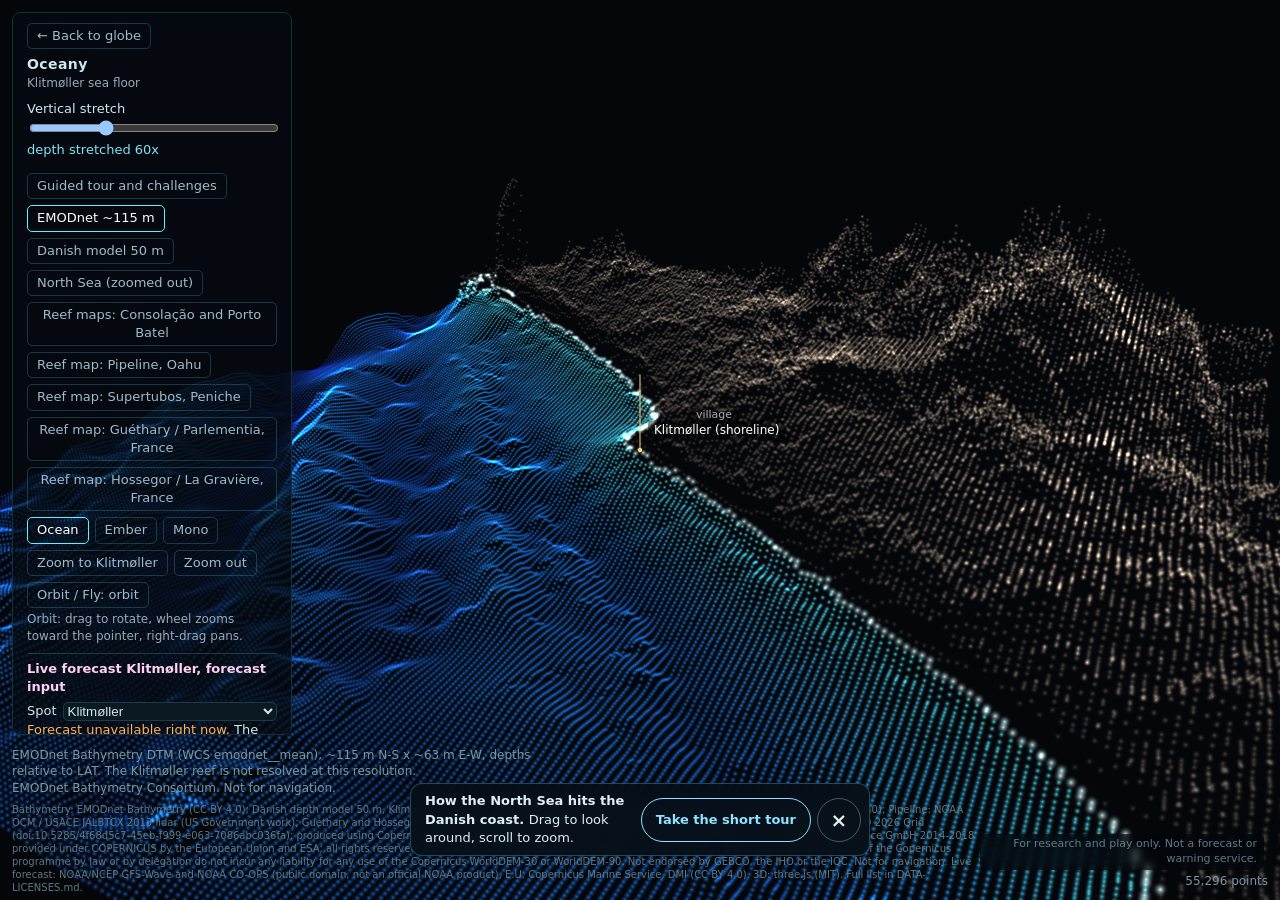
==== pieces/01-seafloor/viewer/index.html @ bb747052 "Globe: earthquake layers (USGS), Rockies coast detail, easier first visit on phones - Earthquakes: l" ====
<!doctype html>
<html lang="en">
<head>
  <meta charset="utf-8">
  <meta name="viewport" content="width=device-width, initial-scale=1">
  <title>Oceany - how the North Sea hits the Danish coast</title>
  <link rel="stylesheet" href="style.css?v=z7">
  <!-- The import map tells the browser where "three" lives, so main.js and
       OrbitControls.js can both say: import ... from 'three'. No bundler needed. -->
  <script type="importmap">
  { "imports": {
      "three": "./vendor/three.module.js",
      "three/addons/": "./vendor/addons/" } }
  </script>
</head>
<body>
  <canvas id="scene"></canvas>

  <div id="panel">
    <div class="row" style="margin:0 0 6px"><button id="to-globe" title="Back to the whole Earth">&larr; Back to globe</button></div>
    <h1>Oceany <span class="sub">Klitm&oslash;ller sea floor</span></h1>
    <label>Vertical stretch
      <input id="exag" type="range" min="1" max="200" step="1" value="60">
    </label>
    <div id="exag-text">depth stretched 60x</div>
    <div class="row" id="layers"></div>
    <div class="row" id="palettes"></div>
    <div class="row"><button id="zoom-in">Zoom to Klitm&oslash;ller</button><button id="zoom-out">Zoom out</button><button id="spot-0" style="display:none"></button><button id="spot-1" style="display:none"></button><button id="spot-2" style="display:none"></button></div>
    <div class="row" id="view-row" style="display:none"><span style="color:#9ab;font-size:12px">Spot buttons open:</span><button id="view-beach" class="on" title="Stand on the shore at eye height and watch the swell come in">Beach view</button><button id="view-off" title="The surf-check view from above the water">Offshore view</button></div>
    <div id="beach-note" class="hint" style="display:none;color:#9ab;font-size:12px;margin-top:3px">Beach view: on the shore at eye height, true vertical scale (1x), looking out against the incoming swell. The crests move at the model's wave speed in real time. Drag to look around.</div>
    <div class="row"><button id="cam-mode" title="Switch between the free-fly camera and the orbit camera">Orbit / Fly</button></div>
    <div id="cam-hint" style="color:#9ab;font-size:12px;margin-top:3px"></div>
    <div id="marks" style="display:none">
      <div class="hint">Shift+click a point to mark where you surf</div>
      <div id="marks-list"></div>
    </div>
    <div id="brk" style="display:none">
      <label class="row"><input id="brk-on" type="checkbox"> <span id="brk-label"></span></label>
      <div id="brk-cap" class="hint"></div>
    </div>
    <div id="swl" style="display:none">
      <label class="row" id="bw-row" style="font-weight:600;color:#cfefff"><input id="bw-on" type="checkbox"> Breaking wave (illustrative 2D slice), 17 Sep 2026</label>
      <div id="bw-variant" class="hint" style="display:none"></div>
      <div id="bw-note" class="hint" style="display:none"></div>
      <label class="row"><input id="swl-on" type="checkbox"> <span id="swl-on-text">Simulated swell (illustrative), 17 Sep 2026 18:00</span></label>
      <label class="row" id="swl-speed-row"><input id="swl-fast" type="checkbox"> x4 speed</label>
      <div class="hint">Simple model: the swell slows and grows as it shallows, bends toward shore, and is marked broken where height reaches 0.78 x depth.<br>It does not simulate the shape of a breaking wave.<br>The surface is interpolated between 11 x 14 m model cells and smoothed for drawing, so it shows no detail finer than the cells. The sea floor stays drawn, dimmer, under the translucent water.</div>
      <div id="swl-note" class="hint"></div>
      <div id="play-only" class="hint" style="display:none">Play with the swell (sliders): Porto Batel only.</div>
      <div id="swl-awash-note" class="hint" style="display:none">Pale band: rock within about 1 m of the tide level, wet by wave run-up (illustrative, not simulated)<br>Flat blue: still water at the tide level where the swell model draws nothing (not simulated)</div>
    </div>
    <details id="key" class="key">
      <summary>Key: what the colours and layers mean</summary>
      <ul>
        <li><b>Colour = depth.</b> <span id="key-scale"></span></li>
        <li><b>"Below LAT":</b> depth measured down from the lowest normal tide, so the real water is almost always a bit deeper. Pipeline uses mean sea level and the French spots IGN69, as shown on a point's tooltip.</li>
        <li><b>North Sea window:</b> EMODnet and Danish 50 m data. Fine enough to show how the shelf turns the swell, too coarse for single reefs or sandbars.</li>
        <li><b>Swell layer:</b> a simple model of one swell crossing the sea floor. Not a forecast.</li>
        <li><b>Live forecast (every map):</b> today's forecast for the spot, with buoy values where a snapshot has them. At Porto Batel the forecast also drives the reef model (Stage A, pink break line). On the reef maps a forecast hour can drive the swell layer; a line under the panel says whether the swell on screen is a forecast hour, your slider values or the map's fixed typical swell. Driven by the forecast, but a representative wave, not a prediction of each wave.</li>
        <li><b>Breaking-wave layer (Porto Batel):</b> an illustrative 2D slice of one typical wave on 17 Sep 2026 (about 1.5 m), along one line. Not a prediction of any real wave.</li>
        <li><b>Pins (Porto Batel):</b> one surfer's marks from 17 Sep 2026: the filming position, the take-off zone (rock contact observed there) and the keyhole channel. Not survey points.</li>
        <li><b>Other spots</b> (Supertubos, Pipeline, Gu&eacute;thary, Hossegor, Consola&ccedil;&atilde;o): the same sea floor and swell model, with a typical swell for the place. Illustrative, not a forecast. On these maps the Live forecast panel can redraw the swell from a forecast hour.</li>
      </ul>
    </details>
    <label class="row"><input id="rotate" type="checkbox"> auto-rotate</label>
  </div>

  <div id="intro" role="dialog" aria-label="About this viewer" style="display:none">
    <h2>How the North Sea hits the Danish coast</h2>
    <p>The sea floor of the North Sea off Denmark as a 3D point cloud, with swell arriving from the north-west, west and south-west. The bottom bends and slows the waves before they reach the beach, so the same swell lands differently on each stretch of coast. Zoom in to Porto Batel in Portugal to see one wave break on a real reef.</p>
    <p>Swell and breaking waves are models drawn on real depth data. The Live forecast panel shows each spot's forecast; on the reef maps it can drive the swell, and at Porto Batel it feeds the reef model: a representative wave, not a prediction of each wave.</p>
    <p class="intro-ctl"><span class="intro-desk"><b>Controls:</b> drag to look, W/A/S/D to move, E/Space up, Q/C down, wheel to glide, Shift fast. The spot buttons put you on the shore for a beach view.</span><span class="intro-phone"><b>Controls:</b> one finger to look, pinch to move forward and back, two fingers to pan.</span></p>
    <div class="intro-btns"><button id="intro-tour" class="on">Take the tour</button><button id="intro-go">Just explore</button></div>
  </div>
  <div id="credits">Bathymetry: EMODnet Bathymetry (CC BY 4.0); Danish depth model 50 m, Klimadatastyrelsen; Porto Batel and Supertubos lidar 2011, DGT and APA via EMODnet (CC BY 4.0); Pipeline: NOAA OCM / USACE JALBTCX 2013 lidar (US Government work); Gu&eacute;thary and Hossegor: Shom - IGN Litto3D (Etalab 2.0). Surroundings: GEBCO Compilation Group (2026) GEBCO 2026 Grid (doi:10.5285/4f68d5c7-45eb-f999-e063-7086abc036fa); produced using Copernicus WorldDEM-30 and WorldDEM-90 &copy; DLR e.V. 2010-2014 and &copy; Airbus Defence and Space GmbH 2014-2018 provided under COPERNICUS by the European Union and ESA; all rights reserved. Modified by Oceany (resampled, merged, rounded to 1 m). The organisations in charge of the Copernicus programme by law or by delegation do not incur any liability for any use of the Copernicus WorldDEM-30 or WorldDEM-90. Not endorsed by GEBCO, the IHO or the IOC. Not for navigation. Live forecast: NOAA/NCEP GFS-Wave and NOAA CO-OPS (public domain, not an official NOAA product), E.U. Copernicus Marine Service, DMI (CC BY 4.0). 3D: three.js (MIT). Full list in DATA-LICENSES.md.</div>

  <div id="standing">For research and play only. Not a forecast or warning service.</div>

  <div id="label-shore" class="tag">Klitm&oslash;ller (shoreline)</div>
  <div id="label-village" class="tag dim">village</div>
  <div id="tip"></div>
  <div id="caption"></div>
  <div id="status">loading...</div>
  <div id="loading" style="display:none"></div>
  <div id="zoom" role="group" aria-label="Zoom" hidden>
    <button id="zb-in" type="button" aria-label="Zoom in">+</button>
    <input id="zoom-slider" type="range" min="0" max="1000" step="25" value="500" aria-label="Zoom, from the closest view the lidar supports to the whole Earth">
    <button id="zb-out" type="button" aria-label="Zoom out">&minus;</button>
    <span class="zb-end" title="Use Back to globe for the whole Earth" aria-hidden="true"><i class="zb-globe"></i>Earth</span>
  </div>
  <div id="zoom-note" role="status" hidden></div>
  <div id="globe-fade"><span id="globe-fade-hint">Keep zooming out for the globe</span></div>

  <script src="offline.js?v=o1"></script>
  <script type="module" src="main.js?v=z8"></script>
  <script type="module" src="play.js?v=c5c"></script>
  <script type="module" src="live.js?v=n2"></script>
  <script type="module" src="tutorial.js?v=c3f"></script>
</body>
</html>
---- pieces/01-seafloor/viewer/style.css ----
:root { color-scheme: dark; }
html, body { margin: 0; height: 100%; background: #04060a; color: #cfe8ee;
  font: 13px/1.4 system-ui, sans-serif; overflow: hidden; }
#scene { position: fixed; inset: 0; width: 100%; height: 100%; display: block; }
#panel { position: fixed; top: 12px; left: 12px; padding: 10px 14px; width: 250px;
  background: rgba(6, 12, 18, .72); border: 1px solid #16303a; border-radius: 8px;
  max-height: calc(100vh - 12px - var(--cap-h, 130px) - var(--cred-h, 16px) - var(--stand-off, 0px) - 46px); overflow-y: auto; }   /* stays clear of the source caption (--cap-h is set from its real height in main.js) */
#panel h1 { font-size: 14px; margin: 0 0 8px; font-weight: 600; letter-spacing: .03em; }
#panel input[type=range] { width: 100%; }
#exag-text { color: #7fe3f0; margin-bottom: 8px; }
.row { display: flex; gap: 6px; margin-top: 6px; align-items: center; }
button { background: none; color: #9fbccb; border: 1px solid rgba(95, 242, 255, .2); border-radius: 5px;   /* the globe panel's button style */
  padding: 3px 9px; cursor: pointer; font: inherit; }
button.on { border-color: #5ff2ff; color: #fff; }
button:hover { color: #fff; }
.tag { position: fixed; left: 0; top: 0; pointer-events: none; padding: 1px 6px;
  font-size: 12px; color: #fff; background: rgba(0, 0, 0, .45); border-radius: 4px;
  transform: translate(8px, -50%); white-space: nowrap; }
.tag.dim { color: #aab; font-size: 11px; }
#tip { position: fixed; display: none; pointer-events: none; padding: 3px 8px;
  background: rgba(0, 0, 0, .75); border: 1px solid #2a5260; border-radius: 4px; }
#caption { position: fixed; left: 12px; bottom: calc(var(--cred-h, 16px) + 12px);   /* sits above the credits, whatever their height (--cred-h set in main.js) */
  max-width: min(520px, 80vw);
  color: #7d97a0; font-size: 12px; }
#status { position: fixed; right: 12px; bottom: 10px; color: #7d97a0; font-size: 12px; }
#panel .row { flex-wrap: wrap; }
#caption a { color: #7fb7c4; }
#marks { margin-top: 8px; font-size: 12px; }
#marks .hint { color: #9ab; margin-bottom: 4px; }
.mark-row { display: flex; gap: 6px; align-items: flex-start; margin: 3px 0; color: #3dffa0; }
.mark-row span { flex: 1; }
.mark-x { padding: 0 6px; line-height: 16px; }
#brk { margin-top: 8px; font-size: 12px; }
#brk .row { margin-top: 0; }
#brk .hint { color: #9ab; margin-top: 3px; }
#swl { margin-top: 8px; font-size: 12px; }
#swl .row { margin-top: 0; }
#swl .hint { color: #9ab; margin-top: 3px; }
#swl-speed-row { display: none; }
#scene { touch-action: none; }   /* the page handles one-finger look, pinch and two-finger pan itself */
#loading { position: fixed; left: 50%; top: 12px; transform: translateX(-50%); padding: 4px 12px; z-index: 5;
  background: rgba(6, 12, 18, .85); border: 1px solid #2a5260; border-radius: 6px; color: #7fe3f0; font-size: 12px; max-width: 90vw; }
#loading.err { color: #ff8a8a; border-color: #7a2f2f; }
#panel h1 .sub { display: block; font-size: 12px; font-weight: 400; color: #9ab; letter-spacing: 0; }

#credits { position: fixed; left: 12px; bottom: 6px; right: 300px; color: #5f7882; font-size: 10px; line-height: 1.3; pointer-events: none; }
#key { margin-top: 8px; font-size: 12px; color: #9ab; }
#key summary { cursor: pointer; color: #cfe8ee; }
#key ul { margin: 4px 0 0; padding-left: 16px; }
#key li { margin: 3px 0; }
#intro { position: fixed; left: 50%; top: 50%; transform: translate(-50%, -50%); z-index: 25; width: min(480px, calc(100vw - 32px));
  max-height: calc(100vh - 32px); overflow-y: auto; box-sizing: border-box; padding: 16px 18px; background: rgba(6, 12, 18, .94);
  border: 1px solid #2a5260; border-radius: 10px; box-shadow: 0 6px 30px rgba(0,0,0,.55); font-size: 13px; }
#intro h2 { font-size: 17px; margin: 0 0 8px; color: #fff; font-weight: 600; }
#intro p { margin: 0 0 8px; }
#intro .intro-phone { display: none; }
#intro .intro-ctl { color: #9ab; font-size: 12px; }
.intro-btns { display: flex; gap: 8px; justify-content: flex-end; margin-top: 10px; flex-wrap: wrap; }
.intro-btns button { padding: 7px 14px; }
@media (max-width: 600px), (pointer: coarse) { #intro .intro-desk { display: none; } #intro .intro-phone { display: inline; } }
@media (max-width: 600px) { #credits { right: 12px; bottom: 4px; font-size: 9px; } #caption { bottom: calc(var(--cred-h, 60px) + var(--stand-h, 16px) + 12px); } #status { display: none; } }
#globe-fade { position: fixed; inset: 0; background: #04060a; opacity: 0; pointer-events: none; z-index: 30;
  display: flex; align-items: center; justify-content: center; }
#globe-fade-hint { color: #7fe3f0; font-size: 13px; letter-spacing: .03em; opacity: 0; }
#surround-note { margin-top: 2px; }
/* Zoom bar: the globe's control (pieces/07-globe), same place and look, so the two pages read as one tool. */
#zoom { --open: #5ff2ff; --panel: #060e16; --ink: #cfe6f2; --dim: #6b8696;
  position: fixed; right: 16px; top: 50%; transform: translateY(-50%); transition: opacity .25s; display: flex; flex-direction: column; align-items: center; gap: 6px; z-index: 12;
  background: color-mix(in srgb, var(--panel) 78%, transparent); border: 1px solid color-mix(in srgb, var(--open) 15%, transparent); border-radius: 10px; padding: 8px 6px; backdrop-filter: blur(6px);
  font: 14px/1.4 system-ui, -apple-system, sans-serif; }
#zoom[hidden] { display: none; }
#zoom.faded { opacity: .3; }
#zoom button { width: 26px; height: 26px; background: none; border: 1px solid color-mix(in srgb, var(--open) 20%, transparent); border-radius: 6px; color: var(--ink); font: 16px/1 system-ui, sans-serif; cursor: pointer; padding: 0; }
#zoom button:hover, #zoom button:focus-visible { border-color: var(--open); outline: none; }
#zoom-slider { -webkit-appearance: none; appearance: none; background: none; --acc: var(--open); writing-mode: vertical-lr; direction: rtl; height: 200px; width: 22px; margin: 0; cursor: pointer; }
#zoom-slider:focus-visible { outline: 1px solid var(--open); outline-offset: 2px; }
#zoom-slider::-webkit-slider-runnable-track { width: 2px; height: 2px; background: color-mix(in srgb, var(--acc) 30%, transparent); border-radius: 1px; }
#zoom-slider::-moz-range-track { width: 2px; height: 2px; background: color-mix(in srgb, var(--acc) 30%, transparent); border-radius: 1px; }
#zoom-slider::-webkit-slider-thumb { -webkit-appearance: none; width: 11px; height: 11px; border-radius: 50%; background: var(--acc); box-shadow: 0 0 8px var(--acc); border: none; margin: 0 -4.5px; }
#zoom-slider::-moz-range-thumb { width: 11px; height: 11px; border-radius: 50%; background: var(--acc); box-shadow: 0 0 8px var(--acc); border: none; }
#zoom .zb-end { display: flex; flex-direction: column; align-items: center; gap: 2px; font-size: 10px; color: var(--dim); letter-spacing: .04em; }
#zoom .zb-globe { width: 11px; height: 11px; border-radius: 50%; border: 1.5px dotted color-mix(in srgb, var(--open) 70%, transparent); box-shadow: 0 0 5px color-mix(in srgb, var(--open) 35%, transparent); }
#zoom-note { --open: #5ff2ff; --panel: #060e16; --dim: #6b8696; position: fixed; right: 64px; top: 50%; transform: translateY(-50%); width: 210px; z-index: 12;
  font: 12px/1.4 system-ui, -apple-system, sans-serif; color: var(--dim); padding: 8px 10px; pointer-events: none;
  background: color-mix(in srgb, var(--panel) 82%, transparent); border: 1px solid color-mix(in srgb, var(--open) 15%, transparent); border-radius: 8px; }
#zoom-note[hidden] { display: none; }
@media (max-width: 600px) { #zoom { right: 8px; } #zoom-slider { height: 140px; } #zoom-note { right: 52px; width: 170px; } }

/* Standing notice, same type style as the globe's #notice-standing (pieces/07-globe): small, dim, calm, on a faint backing. */
#standing { position: fixed; right: 16px; bottom: 30px; max-width: 270px; text-align: right; line-height: 1.35; font-size: 11px; color: #6b8696; opacity: .9; z-index: 26; pointer-events: none;
  background: color-mix(in srgb, #04060a 72%, transparent); padding: 3px 7px; border-radius: 6px; backdrop-filter: blur(4px); }
@media (max-width: 600px) { #standing { left: 8px; right: 8px; bottom: calc(var(--cred-h, 60px) + 6px); max-width: none; text-align: center; } :root { --stand-off: var(--stand-h, 16px); } }

/* Offline line (offline.js): small, calm, top centre; only while saved data is being served. */
#offline-note { position: fixed; top: 10px; left: 50%; transform: translateX(-50%); z-index: 27; font-size: 11px; line-height: 1.35; color: #8fb0c0; background: rgba(4,8,14,.6); padding: 3px 10px; border-radius: 10px; pointer-events: none; white-space: nowrap; }
@media (max-width: 600px) { #offline-note { white-space: normal; text-align: center; max-width: calc(100vw - 32px); } }
/* UX 2026-11-23: 44 px touch targets on phones (buttons in the panel, the zoom bar and the Back to globe button) */
@media (max-width: 600px), (pointer: coarse) { button { min-height: 44px; } #zoom button { width: 44px; height: 44px; } #zoom-slider { width: 30px; } }
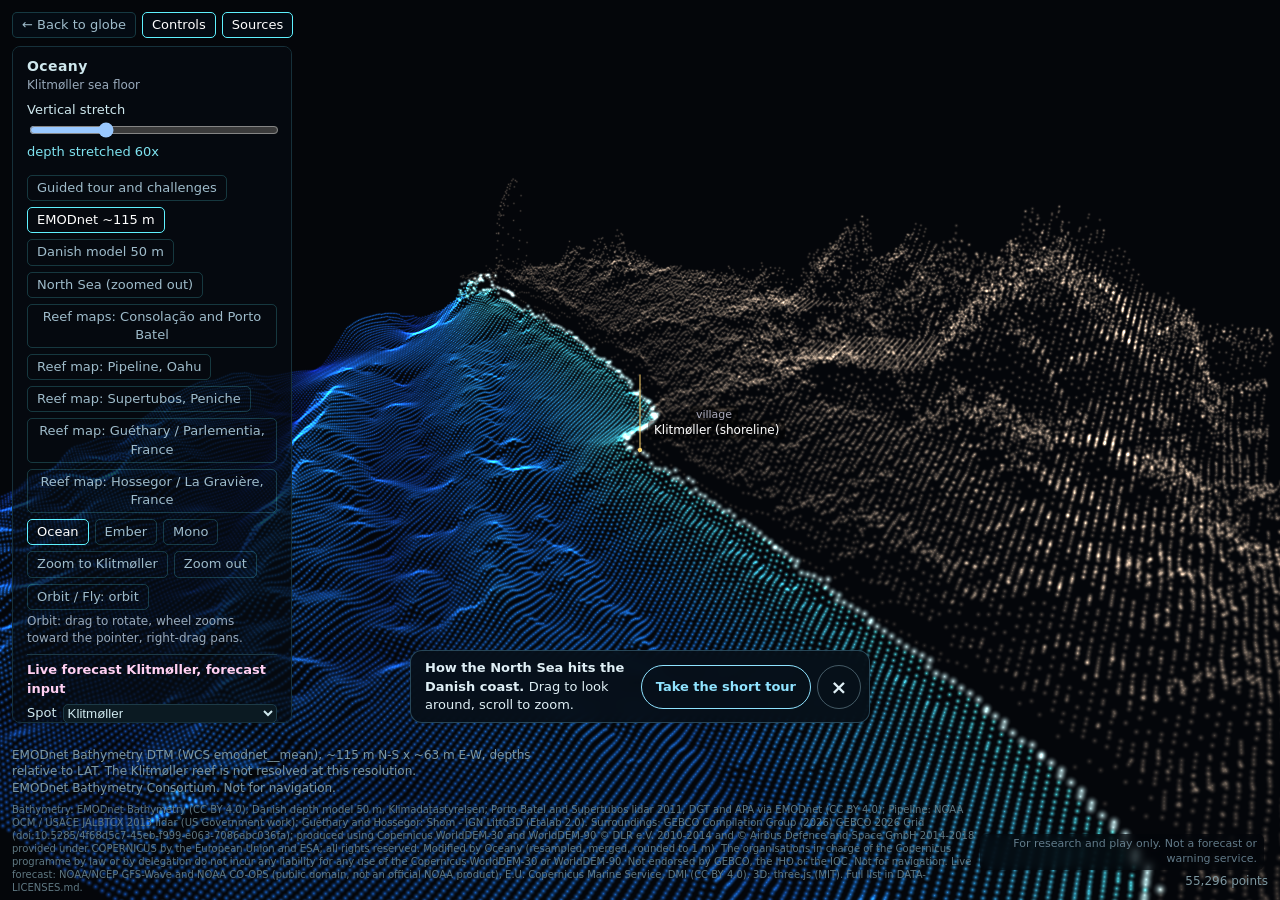
==== commit 696abba7: "iPhone fixes: clean spot viewer on phones (opens in 3D, no text wall), one-row globe bar, spin off w" ====
--- a/pieces/01-seafloor/viewer/index.html
+++ b/pieces/01-seafloor/viewer/index.html
@@ -4,7 +4,7 @@
   <meta charset="utf-8">
   <meta name="viewport" content="width=device-width, initial-scale=1">
   <title>Oceany - how the North Sea hits the Danish coast</title>
-  <link rel="stylesheet" href="style.css?v=z7">
+  <link rel="stylesheet" href="style.css?v=z9">
   <!-- The import map tells the browser where "three" lives, so main.js and
        OrbitControls.js can both say: import ... from 'three'. No bundler needed. -->
   <script type="importmap">
@@ -16,8 +16,14 @@
 <body>
   <canvas id="scene"></canvas>
 
+  <!-- Top bar (2026-11-23 phone layout): Back to globe is always reachable; Controls and Sources open the panel and the
+       source/credits box. On a phone both start closed; on a desktop both start open, except on arrival from the globe. -->
+  <div id="top-bar">
+    <button id="to-globe" type="button" title="Back to the whole Earth">&larr; Back to globe</button>
+    <button id="panel-toggle" type="button" aria-controls="panel" aria-expanded="false">Controls</button>
+    <button id="src-toggle" type="button" aria-controls="src-box" aria-expanded="false">Sources</button>
+  </div>
   <div id="panel">
-    <div class="row" style="margin:0 0 6px"><button id="to-globe" title="Back to the whole Earth">&larr; Back to globe</button></div>
     <h1>Oceany <span class="sub">Klitm&oslash;ller sea floor</span></h1>
     <label>Vertical stretch
       <input id="exag" type="range" min="1" max="200" step="1" value="60">
@@ -72,14 +78,16 @@
     <p class="intro-ctl"><span class="intro-desk"><b>Controls:</b> drag to look, W/A/S/D to move, E/Space up, Q/C down, wheel to glide, Shift fast. The spot buttons put you on the shore for a beach view.</span><span class="intro-phone"><b>Controls:</b> one finger to look, pinch to move forward and back, two fingers to pan.</span></p>
     <div class="intro-btns"><button id="intro-tour" class="on">Take the tour</button><button id="intro-go">Just explore</button></div>
   </div>
-  <div id="credits">Bathymetry: EMODnet Bathymetry (CC BY 4.0); Danish depth model 50 m, Klimadatastyrelsen; Porto Batel and Supertubos lidar 2011, DGT and APA via EMODnet (CC BY 4.0); Pipeline: NOAA OCM / USACE JALBTCX 2013 lidar (US Government work); Gu&eacute;thary and Hossegor: Shom - IGN Litto3D (Etalab 2.0). Surroundings: GEBCO Compilation Group (2026) GEBCO 2026 Grid (doi:10.5285/4f68d5c7-45eb-f999-e063-7086abc036fa); produced using Copernicus WorldDEM-30 and WorldDEM-90 &copy; DLR e.V. 2010-2014 and &copy; Airbus Defence and Space GmbH 2014-2018 provided under COPERNICUS by the European Union and ESA; all rights reserved. Modified by Oceany (resampled, merged, rounded to 1 m). The organisations in charge of the Copernicus programme by law or by delegation do not incur any liability for any use of the Copernicus WorldDEM-30 or WorldDEM-90. Not endorsed by GEBCO, the IHO or the IOC. Not for navigation. Live forecast: NOAA/NCEP GFS-Wave and NOAA CO-OPS (public domain, not an official NOAA product), E.U. Copernicus Marine Service, DMI (CC BY 4.0). 3D: three.js (MIT). Full list in DATA-LICENSES.md.</div>
 
   <div id="standing">For research and play only. Not a forecast or warning service.</div>
 
   <div id="label-shore" class="tag">Klitm&oslash;ller (shoreline)</div>
   <div id="label-village" class="tag dim">village</div>
   <div id="tip"></div>
-  <div id="caption"></div>
+  <div id="src-box" role="region" aria-label="Sources and credits">
+    <div id="caption"></div>
+    <div id="credits">Bathymetry: EMODnet Bathymetry (CC BY 4.0); Danish depth model 50 m, Klimadatastyrelsen; Porto Batel and Supertubos lidar 2011, DGT and APA via EMODnet (CC BY 4.0); Pipeline: NOAA OCM / USACE JALBTCX 2013 lidar (US Government work); Gu&eacute;thary and Hossegor: Shom - IGN Litto3D (Etalab 2.0). Surroundings: GEBCO Compilation Group (2026) GEBCO 2026 Grid (doi:10.5285/4f68d5c7-45eb-f999-e063-7086abc036fa); produced using Copernicus WorldDEM-30 and WorldDEM-90 &copy; DLR e.V. 2010-2014 and &copy; Airbus Defence and Space GmbH 2014-2018 provided under COPERNICUS by the European Union and ESA; all rights reserved. Modified by Oceany (resampled, merged, rounded to 1 m). The organisations in charge of the Copernicus programme by law or by delegation do not incur any liability for any use of the Copernicus WorldDEM-30 or WorldDEM-90. Not endorsed by GEBCO, the IHO or the IOC. Not for navigation. Live forecast: NOAA/NCEP GFS-Wave and NOAA CO-OPS (public domain, not an official NOAA product), E.U. Copernicus Marine Service, DMI (CC BY 4.0). 3D: three.js (MIT). Full list in DATA-LICENSES.md.</div>
+  </div>
   <div id="status">loading...</div>
   <div id="loading" style="display:none"></div>
   <div id="zoom" role="group" aria-label="Zoom" hidden>
@@ -92,9 +100,9 @@
   <div id="globe-fade"><span id="globe-fade-hint">Keep zooming out for the globe</span></div>
 
   <script src="offline.js?v=o1"></script>
-  <script type="module" src="main.js?v=z8"></script>
+  <script type="module" src="main.js?v=z9"></script>
   <script type="module" src="play.js?v=c5c"></script>
   <script type="module" src="live.js?v=n2"></script>
-  <script type="module" src="tutorial.js?v=c3f"></script>
+  <script type="module" src="tutorial.js?v=c3g"></script>
 </body>
 </html>
--- a/pieces/01-seafloor/viewer/style.css
+++ b/pieces/01-seafloor/viewer/style.css
@@ -2,9 +2,16 @@
 html, body { margin: 0; height: 100%; background: #04060a; color: #cfe8ee;
   font: 13px/1.4 system-ui, sans-serif; overflow: hidden; }
 #scene { position: fixed; inset: 0; width: 100%; height: 100%; display: block; }
-#panel { position: fixed; top: 12px; left: 12px; padding: 10px 14px; width: 250px;
+#panel { position: fixed; top: var(--bar-b, 46px); left: 12px; padding: 10px 14px; width: 280px; box-sizing: border-box; z-index: 14;
   background: rgba(6, 12, 18, .72); border: 1px solid #16303a; border-radius: 8px;
-  max-height: calc(100vh - 12px - var(--cap-h, 130px) - var(--cred-h, 16px) - var(--stand-off, 0px) - 46px); overflow-y: auto; }   /* stays clear of the source caption (--cap-h is set from its real height in main.js) */
+  max-height: calc(100vh - var(--bar-b, 46px) - var(--src-h, 0px) - 18px); overflow-y: auto; }   /* stays clear of the sources box (--src-h and --bar-b are set from real heights in main.js) */
+/* Top bar (2026-11-23): Back to globe, Controls, Sources. Always on screen; the panel and the sources box open from it. */
+#top-bar { position: fixed; top: 12px; left: 12px; z-index: 15; display: flex; gap: 6px; flex-wrap: wrap; align-items: center; }
+#top-bar button { background: color-mix(in srgb, #060e16 78%, transparent); backdrop-filter: blur(6px); }
+#top-bar button[aria-expanded=true] { border-color: #5ff2ff; color: #fff; }
+body.panel-shut #panel, body.src-shut #src-box { display: none; }
+/* Sources box: the layer's source caption above the credits, bottom left (as before), closable with Sources. */
+#src-box { position: fixed; left: 12px; bottom: 6px; right: 300px; pointer-events: none; z-index: 3; }
 #panel h1 { font-size: 14px; margin: 0 0 8px; font-weight: 600; letter-spacing: .03em; }
 #panel input[type=range] { width: 100%; }
 #exag-text { color: #7fe3f0; margin-bottom: 8px; }
@@ -19,8 +26,7 @@
 .tag.dim { color: #aab; font-size: 11px; }
 #tip { position: fixed; display: none; pointer-events: none; padding: 3px 8px;
   background: rgba(0, 0, 0, .75); border: 1px solid #2a5260; border-radius: 4px; }
-#caption { position: fixed; left: 12px; bottom: calc(var(--cred-h, 16px) + 12px);   /* sits above the credits, whatever their height (--cred-h set in main.js) */
-  max-width: min(520px, 80vw);
+#caption { max-width: min(520px, 80vw); margin-bottom: 6px; pointer-events: auto;
   color: #7d97a0; font-size: 12px; }
 #status { position: fixed; right: 12px; bottom: 10px; color: #7d97a0; font-size: 12px; }
 #panel .row { flex-wrap: wrap; }
@@ -43,7 +49,7 @@
 #loading.err { color: #ff8a8a; border-color: #7a2f2f; }
 #panel h1 .sub { display: block; font-size: 12px; font-weight: 400; color: #9ab; letter-spacing: 0; }
 
-#credits { position: fixed; left: 12px; bottom: 6px; right: 300px; color: #5f7882; font-size: 10px; line-height: 1.3; pointer-events: none; }
+#credits { color: #5f7882; font-size: 10px; line-height: 1.3; }
 #key { margin-top: 8px; font-size: 12px; color: #9ab; }
 #key summary { cursor: pointer; color: #cfe8ee; }
 #key ul { margin: 4px 0 0; padding-left: 16px; }
@@ -58,7 +64,7 @@
 .intro-btns { display: flex; gap: 8px; justify-content: flex-end; margin-top: 10px; flex-wrap: wrap; }
 .intro-btns button { padding: 7px 14px; }
 @media (max-width: 600px), (pointer: coarse) { #intro .intro-desk { display: none; } #intro .intro-phone { display: inline; } }
-@media (max-width: 600px) { #credits { right: 12px; bottom: 4px; font-size: 9px; } #caption { bottom: calc(var(--cred-h, 60px) + var(--stand-h, 16px) + 12px); } #status { display: none; } }
+@media (max-width: 600px) { #status { display: none; } }
 #globe-fade { position: fixed; inset: 0; background: #04060a; opacity: 0; pointer-events: none; z-index: 30;
   display: flex; align-items: center; justify-content: center; }
 #globe-fade-hint { color: #7fe3f0; font-size: 13px; letter-spacing: .03em; opacity: 0; }
@@ -89,10 +95,35 @@
 /* Standing notice, same type style as the globe's #notice-standing (pieces/07-globe): small, dim, calm, on a faint backing. */
 #standing { position: fixed; right: 16px; bottom: 30px; max-width: 270px; text-align: right; line-height: 1.35; font-size: 11px; color: #6b8696; opacity: .9; z-index: 26; pointer-events: none;
   background: color-mix(in srgb, #04060a 72%, transparent); padding: 3px 7px; border-radius: 6px; backdrop-filter: blur(4px); }
-@media (max-width: 600px) { #standing { left: 8px; right: 8px; bottom: calc(var(--cred-h, 60px) + 6px); max-width: none; text-align: center; } :root { --stand-off: var(--stand-h, 16px); } }
+
 
 /* Offline line (offline.js): small, calm, top centre; only while saved data is being served. */
 #offline-note { position: fixed; top: 10px; left: 50%; transform: translateX(-50%); z-index: 27; font-size: 11px; line-height: 1.35; color: #8fb0c0; background: rgba(4,8,14,.6); padding: 3px 10px; border-radius: 10px; pointer-events: none; white-space: nowrap; }
 @media (max-width: 600px) { #offline-note { white-space: normal; text-align: center; max-width: calc(100vw - 32px); } }
 /* UX 2026-11-23: 44 px touch targets on phones (buttons in the panel, the zoom bar and the Back to globe button) */
 @media (max-width: 600px), (pointer: coarse) { button { min-height: 44px; } #zoom button { width: 44px; height: 44px; } #zoom-slider { width: 30px; } }
+
+/* Phone layout 2026-11-23 (Benn's iPhone: the panel covered half the screen and the source text ran over its buttons).
+   On a phone or touch screen the panel and the sources box start closed behind Controls and Sources in the top bar;
+   the 3D view, Back to globe and the standing line are all that is on screen. Open, each is a sheet under the top bar
+   that stops above the standing line and left of the zoom bar, so nothing overlaps. Look: the globe's controls
+   (pieces/07-globe): system-ui, pill buttons with a thin cyan border, dark translucent panels with blur. */
+@media (max-width: 600px), (pointer: coarse) {
+  body:not(.panel-open) #panel, body:not(.src-open) #src-box { display: none; }
+  button { border-radius: 22px; padding: 0 14px; border: 1px solid color-mix(in srgb, #5ff2ff 25%, transparent); color: #b8d3de;
+    font: 13px/1.2 system-ui, -apple-system, sans-serif; }
+  button.on, button[aria-expanded=true] { border-color: #5ff2ff; color: #fff; }
+  #panel, #src-box { background: color-mix(in srgb, #060e16 82%, transparent); border: 1px solid color-mix(in srgb, #5ff2ff 15%, transparent);
+    border-radius: 10px; backdrop-filter: blur(6px); font: 13px/1.4 system-ui, -apple-system, sans-serif; }
+}
+@media (max-width: 600px) {
+  #top-bar { top: 8px; left: 8px; right: 60px; flex-wrap: nowrap; gap: 4px; } #top-bar button { padding: 0 10px; font-size: 13px; white-space: nowrap; }   /* one row down to 360 px wide */
+  body.panel-open #tut-offer, body.src-open #tut-offer { display: none; }   /* an open sheet takes the screen; the offer returns when it closes */
+  #panel, #src-box { left: 8px; right: 68px; width: auto; top: var(--bar-b, 60px); bottom: auto; box-sizing: border-box; padding: 10px 14px;
+    max-height: calc(100vh - var(--bar-b, 60px) - var(--stand-h, 20px) - 20px); max-height: calc(100dvh - var(--bar-b, 60px) - var(--stand-h, 20px) - 20px);
+    overflow-y: auto; pointer-events: auto; }
+  #caption { max-width: none; }
+  #credits { font-size: 10px; }
+  #standing { left: 8px; right: 8px; bottom: 8px; max-width: none; text-align: center; }
+  #loading, #offline-note { top: calc(var(--bar-b, 60px) + 4px); }
+}
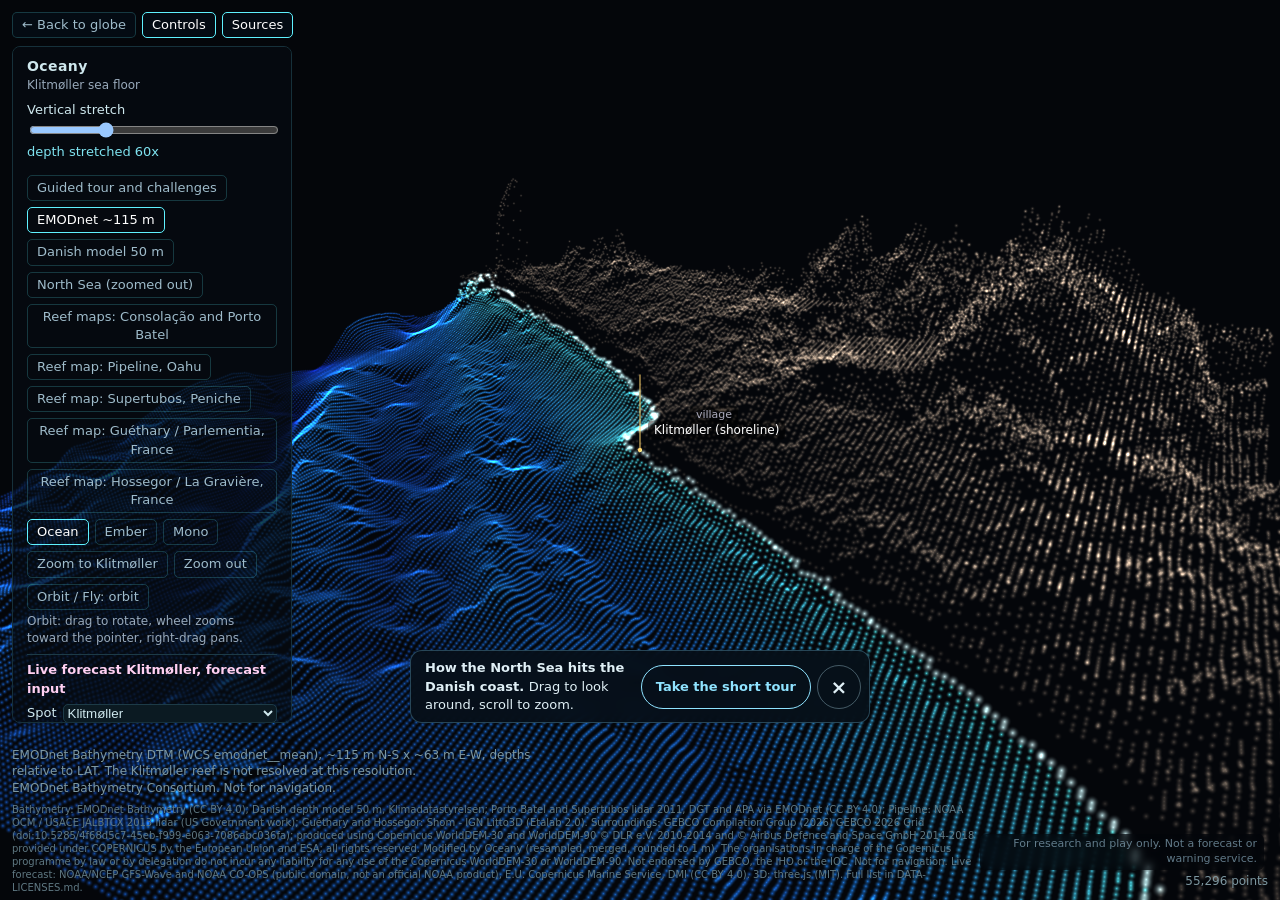
==== commit 4ee95b39: "Touch gestures on phones: twist rotates, pinch zooms, two-finger drag tilts; the reef turns with one" ====
--- a/pieces/01-seafloor/viewer/index.html
+++ b/pieces/01-seafloor/viewer/index.html
@@ -100,7 +100,7 @@
   <div id="globe-fade"><span id="globe-fade-hint">Keep zooming out for the globe</span></div>
 
   <script src="offline.js?v=o1"></script>
-  <script type="module" src="main.js?v=z9"></script>
+  <script type="module" src="main.js?v=z10"></script>
   <script type="module" src="play.js?v=c5c"></script>
   <script type="module" src="live.js?v=n2"></script>
   <script type="module" src="tutorial.js?v=c3g"></script>
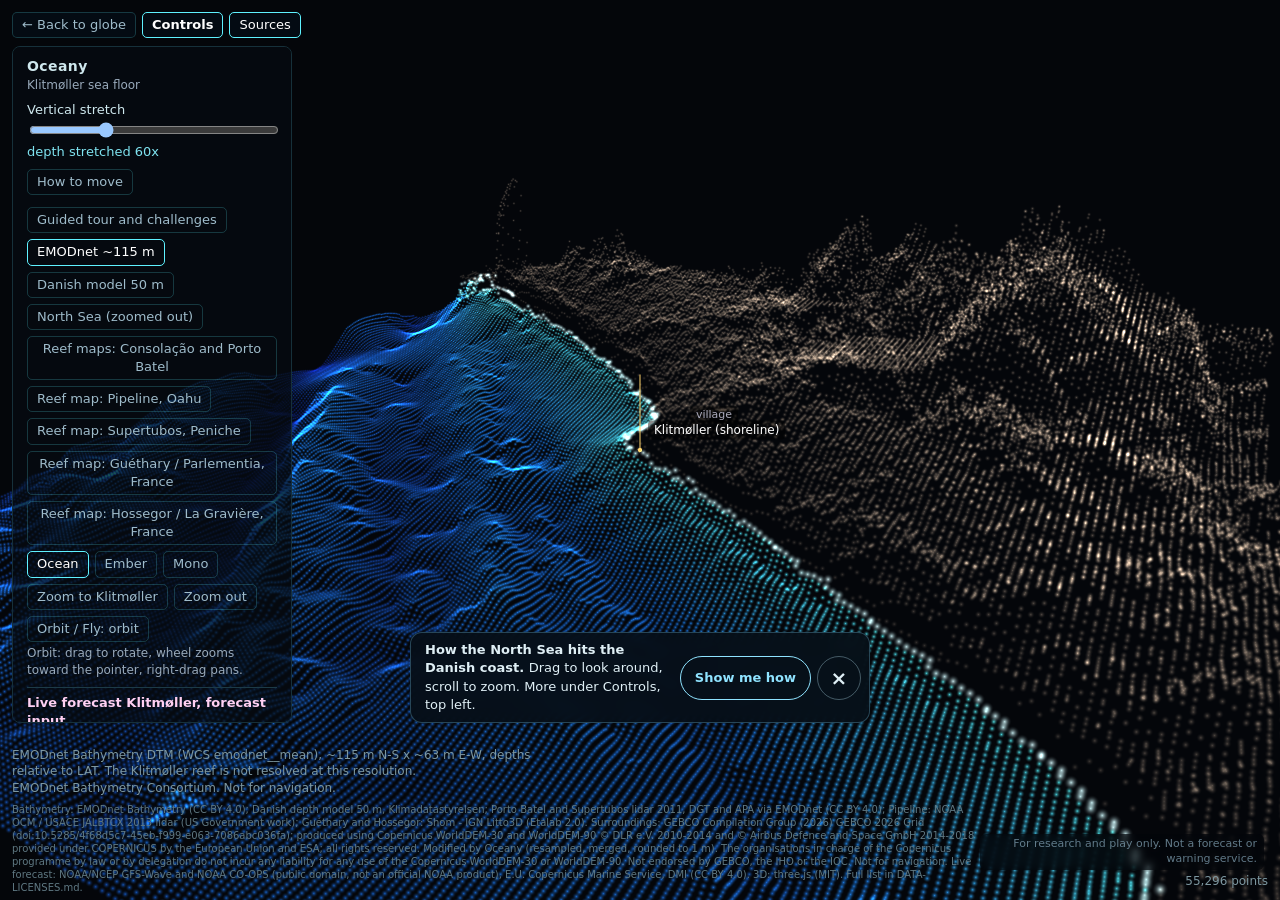
==== commit 160e3684: "Gesture tour and reef fixes: arrival never strands the camera, Shift-drag pans, zoom out returns to " ====
--- a/pieces/01-seafloor/viewer/index.html
+++ b/pieces/01-seafloor/viewer/index.html
@@ -4,7 +4,7 @@
   <meta charset="utf-8">
   <meta name="viewport" content="width=device-width, initial-scale=1">
   <title>Oceany - how the North Sea hits the Danish coast</title>
-  <link rel="stylesheet" href="style.css?v=z9">
+  <link rel="stylesheet" href="style.css?v=z10">
   <!-- The import map tells the browser where "three" lives, so main.js and
        OrbitControls.js can both say: import ... from 'three'. No bundler needed. -->
   <script type="importmap">
@@ -95,14 +95,17 @@
     <input id="zoom-slider" type="range" min="0" max="1000" step="25" value="500" aria-label="Zoom, from the closest view the lidar supports to the whole Earth">
     <button id="zb-out" type="button" aria-label="Zoom out">&minus;</button>
     <span class="zb-end" title="Use Back to globe for the whole Earth" aria-hidden="true"><i class="zb-globe"></i>Earth</span>
+    <button id="zb-reset" type="button" aria-label="Reset view" title="Reset view: back to the reef">&#x27F2;</button>
   </div>
+  <!-- dad 2026-11-23 night: offered when the reef has been out of the picture for a moment (main.js 6g) -->
+  <div id="lost-cue" role="status" hidden><span>Lost the reef?</span> <button id="lost-reset" type="button">Reset view</button></div>
   <div id="zoom-note" role="status" hidden></div>
   <div id="globe-fade"><span id="globe-fade-hint">Keep zooming out for the globe</span></div>
 
   <script src="offline.js?v=o1"></script>
-  <script type="module" src="main.js?v=z10"></script>
+  <script type="module" src="main.js?v=z16"></script>
   <script type="module" src="play.js?v=c5c"></script>
   <script type="module" src="live.js?v=n2"></script>
-  <script type="module" src="tutorial.js?v=c3g"></script>
+  <script type="module" src="tutorial.js?v=c3n"></script>
 </body>
 </html>
--- a/pieces/01-seafloor/viewer/style.css
+++ b/pieces/01-seafloor/viewer/style.css
@@ -127,3 +127,17 @@
   #standing { left: 8px; right: 8px; bottom: 8px; max-width: none; text-align: center; }
   #loading, #offline-note { top: calc(var(--bar-b, 60px) + 4px); }
 }
+
+/* dad 2026-11-23 night: Controls is the accent pill (it holds the layers, swell and games), glowing on a first visit until
+   used; the zoom bar's Reset view; the "Lost the reef?" line (main.js 6g) */
+#top-bar #panel-toggle { border-color: #5ff2ff; color: #5ff2ff; font-weight: 600; }
+#top-bar #panel-toggle[aria-expanded=true] { color: #fff; }
+#panel-toggle.ctl-new { animation: ctl-glow 1.6s ease-in-out 4; }
+@keyframes ctl-glow { 0%, 100% { box-shadow: 0 0 0 transparent; } 50% { box-shadow: 0 0 14px #5ff2ff; } }
+#zoom #zb-reset { font-size: 15px; }
+#lost-cue { position: fixed; left: 50%; top: calc(var(--bar-b, 46px) + 10px); transform: translateX(-50%); z-index: 16; display: flex; align-items: center; gap: 10px;
+  padding: 6px 6px 6px 14px; border-radius: 22px; background: color-mix(in srgb, #060e16 85%, transparent); border: 1px solid color-mix(in srgb, #5ff2ff 35%, transparent);
+  backdrop-filter: blur(6px); color: #cfe6f2; font: 13px/1.3 system-ui, -apple-system, sans-serif; white-space: nowrap; }
+#lost-cue[hidden] { display: none; }
+#lost-cue button { min-height: 36px; border-radius: 18px; padding: 0 14px; border: 1px solid #5ff2ff; color: #5ff2ff; background: none; font: 600 13px/1 system-ui, sans-serif; cursor: pointer; }
+@media (max-width: 600px), (pointer: coarse) { #lost-cue button { min-height: 44px; border-radius: 22px; } }
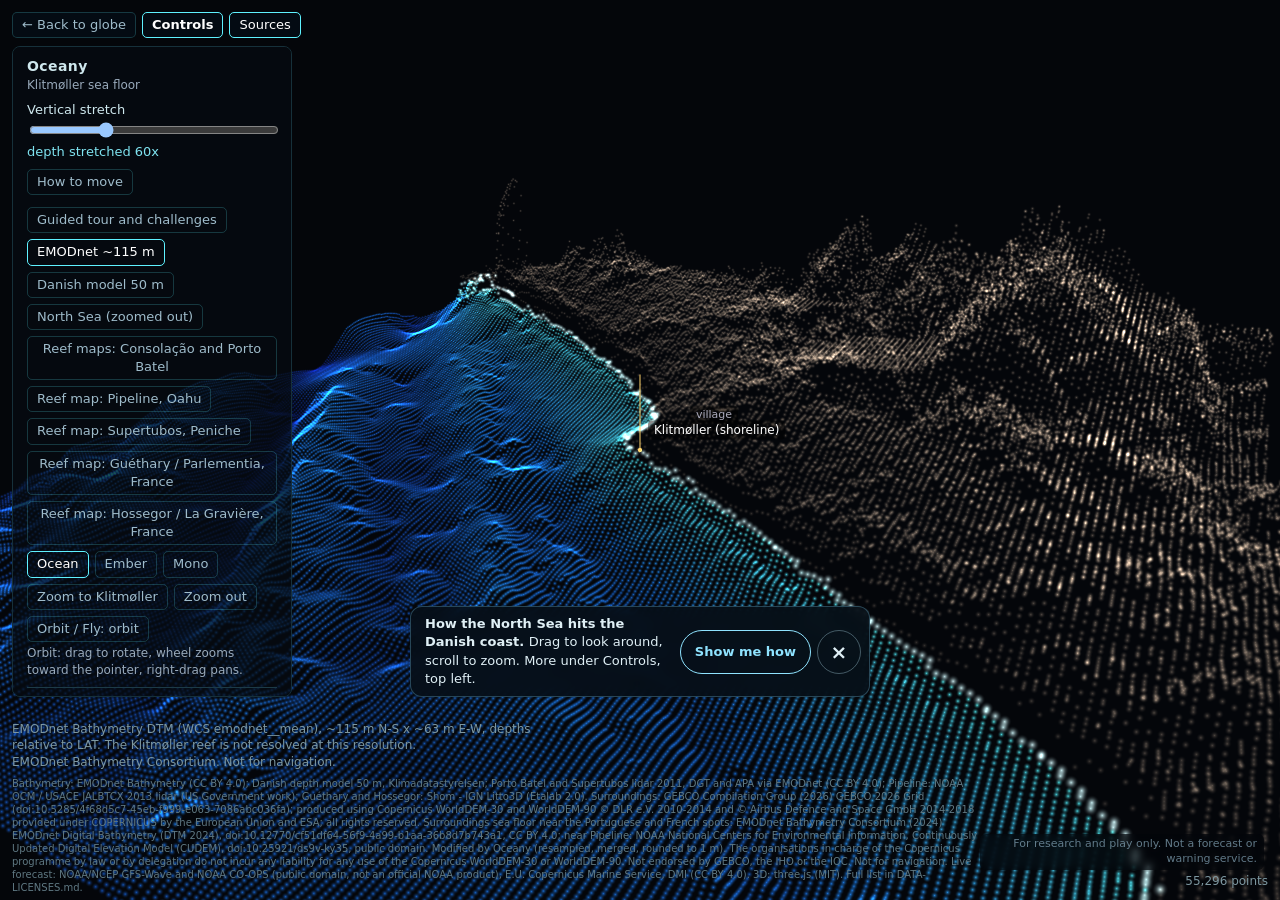
==== commit 25b81f37: "Globe b57: reef viewer surround reads terrain2 packs (off R2 terrain/) The reef viewer's surrounding" ====
--- a/pieces/01-seafloor/viewer/index.html
+++ b/pieces/01-seafloor/viewer/index.html
@@ -86,7 +86,7 @@
   <div id="tip"></div>
   <div id="src-box" role="region" aria-label="Sources and credits">
     <div id="caption"></div>
-    <div id="credits">Bathymetry: EMODnet Bathymetry (CC BY 4.0); Danish depth model 50 m, Klimadatastyrelsen; Porto Batel and Supertubos lidar 2011, DGT and APA via EMODnet (CC BY 4.0); Pipeline: NOAA OCM / USACE JALBTCX 2013 lidar (US Government work); Gu&eacute;thary and Hossegor: Shom - IGN Litto3D (Etalab 2.0). Surroundings: GEBCO Compilation Group (2026) GEBCO 2026 Grid (doi:10.5285/4f68d5c7-45eb-f999-e063-7086abc036fa); produced using Copernicus WorldDEM-30 and WorldDEM-90 &copy; DLR e.V. 2010-2014 and &copy; Airbus Defence and Space GmbH 2014-2018 provided under COPERNICUS by the European Union and ESA; all rights reserved. Modified by Oceany (resampled, merged, rounded to 1 m). The organisations in charge of the Copernicus programme by law or by delegation do not incur any liability for any use of the Copernicus WorldDEM-30 or WorldDEM-90. Not endorsed by GEBCO, the IHO or the IOC. Not for navigation. Live forecast: NOAA/NCEP GFS-Wave and NOAA CO-OPS (public domain, not an official NOAA product), E.U. Copernicus Marine Service, DMI (CC BY 4.0). 3D: three.js (MIT). Full list in DATA-LICENSES.md.</div>
+    <div id="credits">Bathymetry: EMODnet Bathymetry (CC BY 4.0); Danish depth model 50 m, Klimadatastyrelsen; Porto Batel and Supertubos lidar 2011, DGT and APA via EMODnet (CC BY 4.0); Pipeline: NOAA OCM / USACE JALBTCX 2013 lidar (US Government work); Gu&eacute;thary and Hossegor: Shom - IGN Litto3D (Etalab 2.0). Surroundings: GEBCO Compilation Group (2026) GEBCO 2026 Grid (doi:10.5285/4f68d5c7-45eb-f999-e063-7086abc036fa); produced using Copernicus WorldDEM-30 and WorldDEM-90 &copy; DLR e.V. 2010-2014 and &copy; Airbus Defence and Space GmbH 2014-2018 provided under COPERNICUS by the European Union and ESA; all rights reserved. Surroundings sea floor near the Portuguese and French spots: EMODnet Bathymetry Consortium (2024) EMODnet Digital Bathymetry (DTM 2024), doi:10.12770/cf51df64-56f9-4a99-b1aa-36b8d7b743a1, CC BY 4.0; near Pipeline: NOAA National Centers for Environmental Information, Continuously Updated Digital Elevation Model (CUDEM), doi:10.25921/ds9v-ky35, public domain. Modified by Oceany (resampled, merged, rounded to 1 m). The organisations in charge of the Copernicus programme by law or by delegation do not incur any liability for any use of the Copernicus WorldDEM-30 or WorldDEM-90. Not endorsed by GEBCO, the IHO or the IOC. Not for navigation. Live forecast: NOAA/NCEP GFS-Wave and NOAA CO-OPS (public domain, not an official NOAA product), E.U. Copernicus Marine Service, DMI (CC BY 4.0). 3D: three.js (MIT). Full list in DATA-LICENSES.md.</div>
   </div>
   <div id="status">loading...</div>
   <div id="loading" style="display:none"></div>
@@ -102,8 +102,8 @@
   <div id="zoom-note" role="status" hidden></div>
   <div id="globe-fade"><span id="globe-fade-hint">Keep zooming out for the globe</span></div>
 
-  <script src="offline.js?v=o1"></script>
-  <script type="module" src="main.js?v=z16"></script>
+  <script src="offline.js?v=o2"></script>
+  <script type="module" src="main.js?v=z17"></script>
   <script type="module" src="play.js?v=c5c"></script>
   <script type="module" src="live.js?v=n2"></script>
   <script type="module" src="tutorial.js?v=c3n"></script>
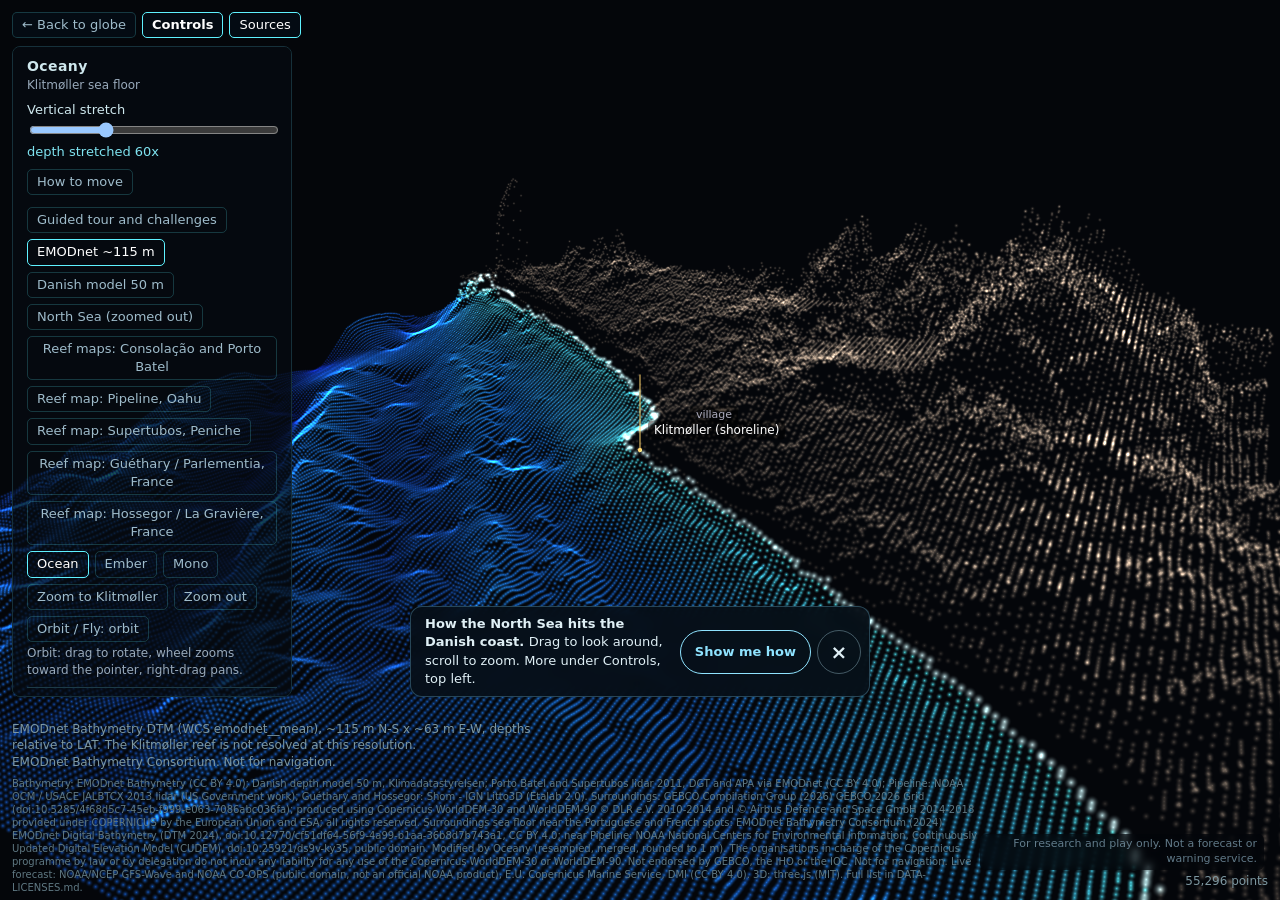
==== commit 1ddf8616: "Reef viewer speed and payload, Python cleanup, globe and pipeline fixes Reef viewer: swell animated " ====
--- a/pieces/01-seafloor/viewer/index.html
+++ b/pieces/01-seafloor/viewer/index.html
@@ -9,7 +9,7 @@
        OrbitControls.js can both say: import ... from 'three'. No bundler needed. -->
   <script type="importmap">
   { "imports": {
-      "three": "./vendor/three.module.js",
+      "three": "./vendor/three.module.min.js",
       "three/addons/": "./vendor/addons/" } }
   </script>
 </head>
@@ -102,10 +102,10 @@
   <div id="zoom-note" role="status" hidden></div>
   <div id="globe-fade"><span id="globe-fade-hint">Keep zooming out for the globe</span></div>
 
-  <script src="offline.js?v=o2"></script>
-  <script type="module" src="main.js?v=z17"></script>
-  <script type="module" src="play.js?v=c5c"></script>
-  <script type="module" src="live.js?v=n2"></script>
-  <script type="module" src="tutorial.js?v=c3n"></script>
+  <script src="offline.js?v=o3"></script>
+  <script type="module" src="main.js?v=z20"></script>
+  <script type="module" src="play.js?v=c5e"></script>
+  <script type="module" src="live.js?v=n4"></script>
+  <script type="module" src="tutorial.js?v=c3o"></script>
 </body>
 </html>
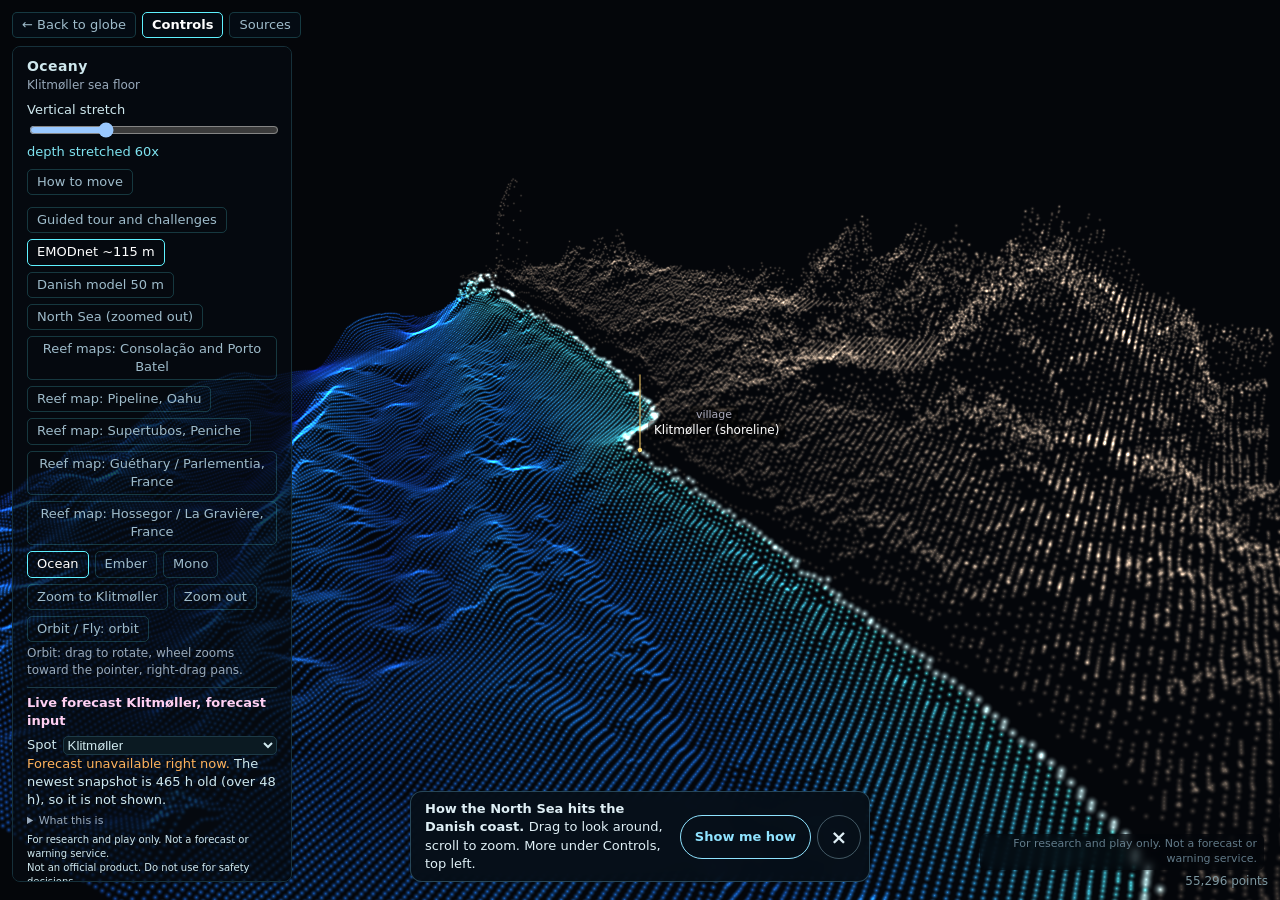
==== commit dcaf02c8: "Reef viewer: density-scaled dot alpha for 4 m reefs (Guethary, Hossegor no longer blow out), sources" ====
--- a/pieces/01-seafloor/viewer/index.html
+++ b/pieces/01-seafloor/viewer/index.html
@@ -103,7 +103,7 @@
   <div id="globe-fade"><span id="globe-fade-hint">Keep zooming out for the globe</span></div>
 
   <script src="offline.js?v=o3"></script>
-  <script type="module" src="main.js?v=z20"></script>
+  <script type="module" src="main.js?v=z23"></script>
   <script type="module" src="play.js?v=c5e"></script>
   <script type="module" src="live.js?v=n4"></script>
   <script type="module" src="tutorial.js?v=c3o"></script>
